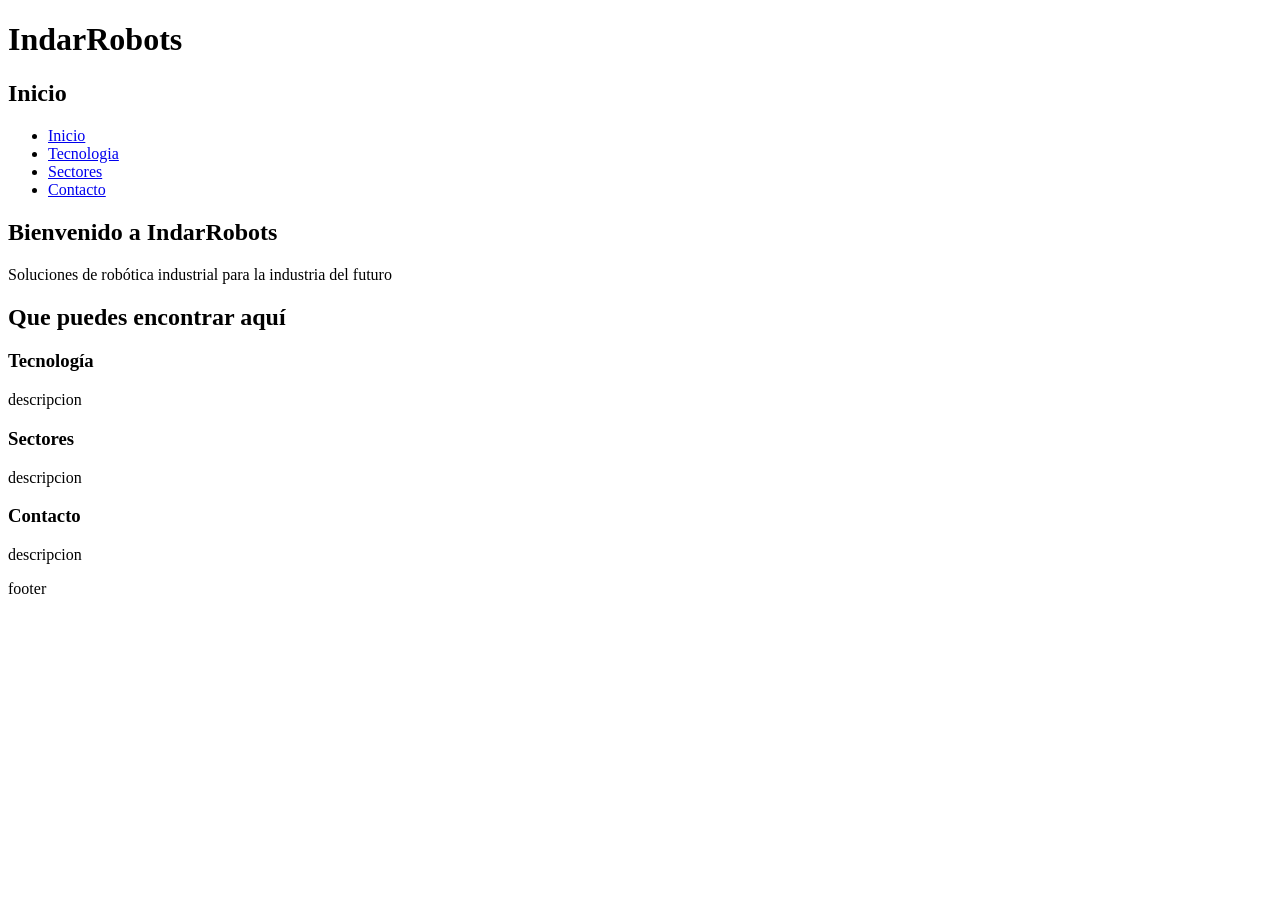
==== index.html @ 8f748def "Programacion Index y Tecnologia" ====
<!DOCTYPE html>
    <head>
        <title> Indice | IndarRobots </title>
        <link rel="stylesheet" href="css/estilos.css">
    </head>
    <body>
        <header>
         <h1>IndarRobots</h1>
            <h2>Inicio</h2>
        </header>
        <nav>
            <ul>
                <li><a href="index.html">Inicio</a></li>
                <li><a href="tecnologia.html">Tecnologia</a></li>
                <li><a href="sectores.html">Sectores</a></li>
                <li><a href="contacto.html">Contacto</a></li>

            </ul>
         </nav>
        <main>
            <section id="bienvenida">
                <h2>Bienvenido a IndarRobots</h2>
                <p>Soluciones de robótica industrial para la industria del futuro</p>
            </section>
            <section id = "partes">
                <h2>Que puedes encontrar aquí</h2>
                <article> 
                <h3>Tecnología</h3>
                <p>descripcion</p>
                </article>
                <article>
                <h3>Sectores</h3>
                <p>descripcion</p>
                </article>
                <article>
                <h3>Contacto</h3>
                <p>descripcion</p>
                </article>
            </section>

        </main>
        <footer>
        <p>footer</p>
        </footer>
        <script src="js/main.js"></script>
       
    </body>

</html>
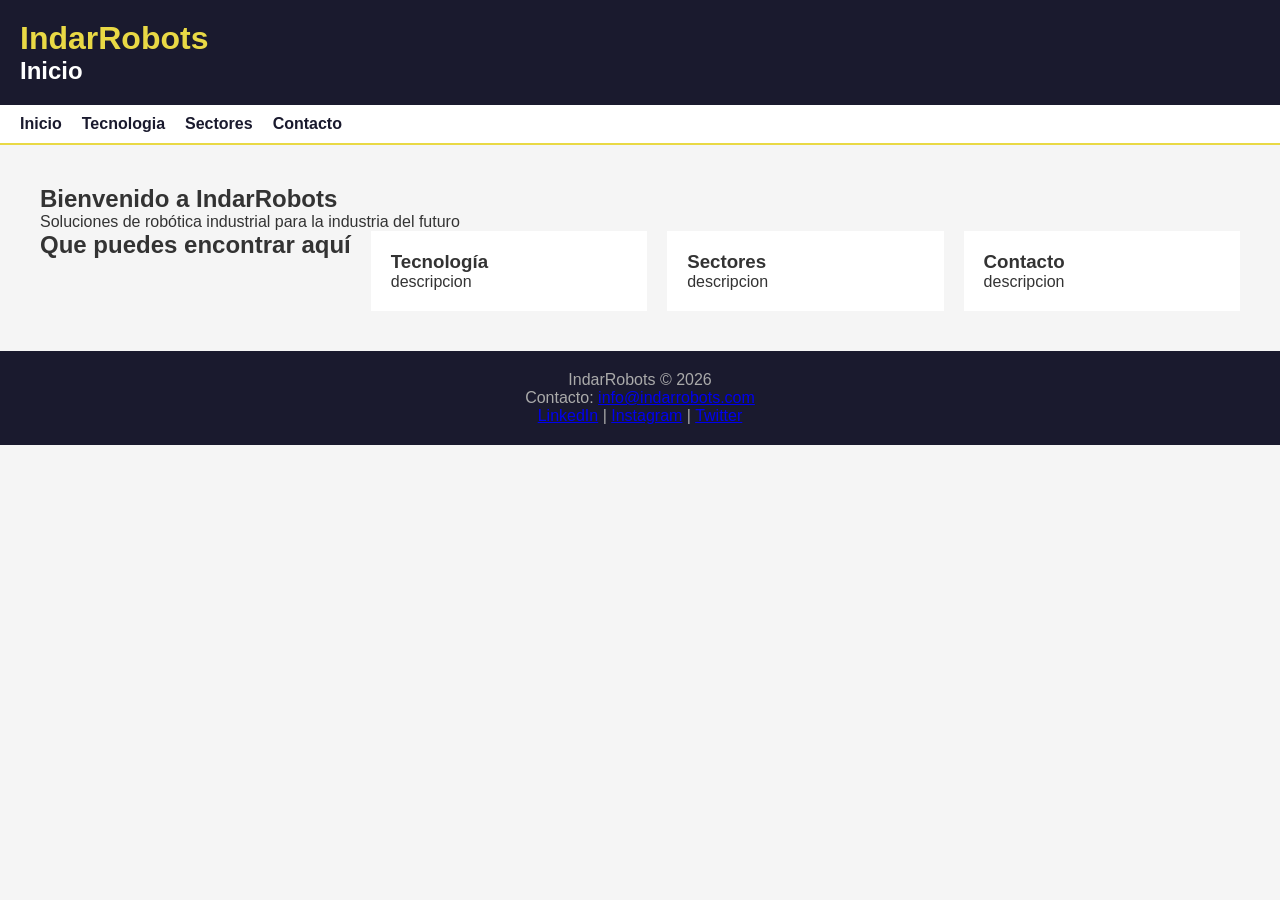
==== commit 7fbaeffc: "Footers y css básico" ====
--- a/index.html
+++ b/index.html
@@ -40,7 +40,13 @@
 
         </main>
         <footer>
-        <p>footer</p>
+            <p>IndarRobots © 2026</p>
+            <p>Contacto: <a href="mailto:info@indarrobots.com">info@indarrobots.com</a></p>
+            <p>
+            <a href="https://www.linkedin.com/company/indarrobots" target="_blank">LinkedIn</a> |
+            <a href="https://www.instagram.com/indarrobots" target="_blank">Instagram</a> |
+            <a href="https://twitter.com/indarrobots" target="_blank">Twitter</a>
+            </p>
         </footer>
         <script src="js/main.js"></script>
        
--- a/css/estilos.css
+++ b/css/estilos.css
@@ -0,0 +1,81 @@
+/* Estilos generales */
+* {
+    margin: 0;
+    padding: 0;
+}
+
+body {
+    font-family: Arial, sans-serif;
+    background-color: #f5f5f5;
+    color: #333333;
+}
+
+/* Header y navegación */
+header {
+    background-color: #1a1a2e;
+    color: #ffffff;
+    padding: 20px;
+}
+
+header h1 {
+    color: #e9d945;
+}
+
+nav {
+    background-color: #ffffff;
+    padding: 10px 20px;
+    border-bottom: 2px solid #e9d945;
+}
+
+nav ul {
+    list-style: none;
+    display: flex;
+    gap: 20px;
+}
+
+nav a {
+    color: #1a1a2e;
+    text-decoration: none;
+    font-weight: bold;
+}
+
+/* Main y footer */
+main {
+    padding: 40px;
+}
+
+footer {
+    background-color: #1a1a2e;
+    color: #aaaaaa;
+    text-align: center;
+    padding: 20px;
+}
+
+/* Inicio */
+#partes {
+    display: flex;
+    gap: 20px;
+}
+
+#partes article {
+    background-color: #ffffff;
+    padding: 20px;
+    flex: 1;
+}
+
+/* Tabla */
+table {
+    width: 100%;
+    border-collapse: collapse;
+}
+
+th {
+    background-color: #1a1a2e;
+    color: #ffffff;
+    padding: 10px;
+}
+
+td {
+    padding: 10px;
+    border-bottom: 1px solid #eeeeee;
+}
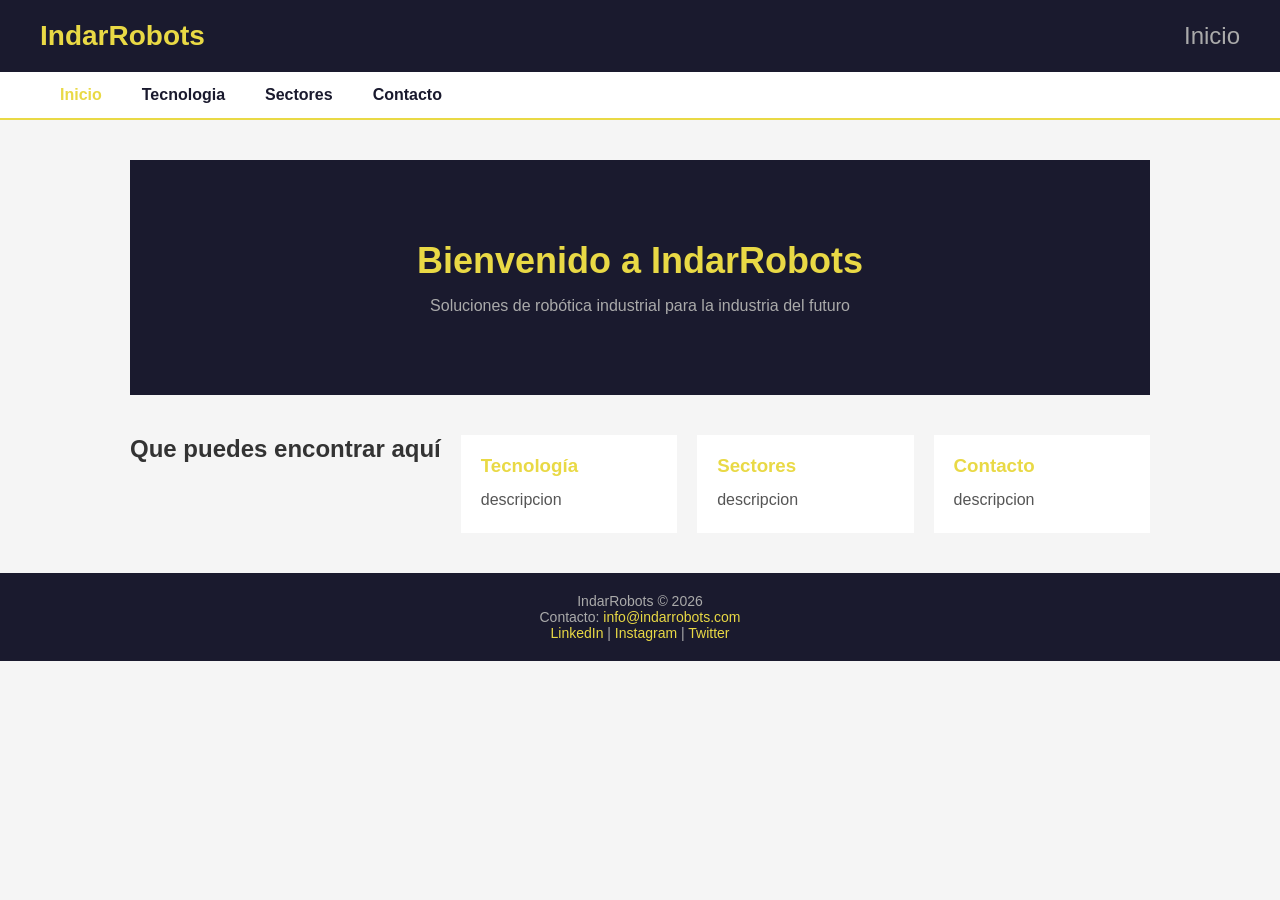
==== commit 08e65ba7: "Segunda versión CSS" ====
--- a/index.html
+++ b/index.html
@@ -10,7 +10,7 @@
         </header>
         <nav>
             <ul>
-                <li><a href="index.html">Inicio</a></li>
+                <li><a href="index.html"  class="activo">Inicio</a></li>
                 <li><a href="tecnologia.html">Tecnologia</a></li>
                 <li><a href="sectores.html">Sectores</a></li>
                 <li><a href="contacto.html">Contacto</a></li>
--- a/css/estilos.css
+++ b/css/estilos.css
@@ -2,46 +2,70 @@
 * {
     margin: 0;
     padding: 0;
+    box-sizing: border-box;
 }
 
 body {
     font-family: Arial, sans-serif;
+    font-size: 16px;
+    color: #333333;
     background-color: #f5f5f5;
-    color: #333333;
+}
+
+img {
+    max-width: 100%;
+    width: 400px;
 }
 
 /* Header y navegación */
 header {
     background-color: #1a1a2e;
     color: #ffffff;
-    padding: 20px;
+    padding: 20px 40px;
+    display: flex;
+    justify-content: space-between;
+    align-items: center;
 }
 
 header h1 {
     color: #e9d945;
+    font-size: 28px;
+}
+
+header h2 {
+    color: #aaaaaa;
+    font-weight: normal;
 }
 
 nav {
     background-color: #ffffff;
-    padding: 10px 20px;
+    padding: 0 40px;
     border-bottom: 2px solid #e9d945;
 }
 
 nav ul {
     list-style: none;
     display: flex;
-    gap: 20px;
+    gap: 0;
 }
 
 nav a {
     color: #1a1a2e;
     text-decoration: none;
     font-weight: bold;
+    padding: 14px 20px;
+    display: block;
+}
+
+nav a:hover {
+    color: #e9d945;
 }
 
 /* Main y footer */
 main {
     padding: 40px;
+    max-width: 1100px;
+    margin: 0 auto;
 }
 
 footer {
@@ -49,21 +73,92 @@
     color: #aaaaaa;
     text-align: center;
     padding: 20px;
+    font-size: 14px;
+}
+
+footer a {
+    color: #e9d945;
+    text-decoration: none;
 }
 
 /* Inicio */
+#bienvenida {
+    background-color: #1a1a2e;
+    color: #ffffff;
+    text-align: center;
+    padding: 80px 40px;
+    margin-bottom: 40px;
+}
+
+#bienvenida h2 {
+    font-size: 36px;
+    color: #e9d945;
+    margin-bottom: 15px;
+}
+
+#bienvenida p {
+    color: #aaaaaa;
+}
+
 #partes {
     display: flex;
     gap: 20px;
+    flex-wrap: wrap;
 }
 
 #partes article {
     background-color: #ffffff;
     padding: 20px;
     flex: 1;
-}
-
-/* Tabla */
+    min-width: 200px;
+}
+
+#partes article h3 {
+    color: #e9d945;
+    margin-bottom: 10px;
+}
+
+#partes article p {
+    color: #555555;
+    line-height: 1.6;
+}
+
+/* Tecnología */
+#introduccion {
+    margin-bottom: 30px;
+}
+
+#lista-robots {
+    background-color: #ffffff;
+    padding: 20px;
+    margin-bottom: 30px;
+}
+
+#lista-robots ul {
+    list-style: none;
+    display: flex;
+    gap: 15px;
+    flex-wrap: wrap;
+    margin-top: 15px;
+}
+
+#lista-robots li {
+    background-color: #e9d945;
+    color: #000000;
+    padding: 8px 16px;
+    font-size: 14px;
+}
+
+#lista-robots a {
+    color: #000000;
+    text-decoration: none;
+}
+
+#tabla-1 {
+    background-color: #ffffff;
+    padding: 20px;
+}
+
 table {
     width: 100%;
     border-collapse: collapse;
@@ -73,9 +168,100 @@
     background-color: #1a1a2e;
     color: #ffffff;
     padding: 10px;
+    text-align: left;
 }
 
 td {
     padding: 10px;
     border-bottom: 1px solid #eeeeee;
+    color: #555555;
+}
+
+/* Sectores */
+#sectores-aplicacion {
+    display: flex;
+    flex-direction: column;
+    gap: 30px;
+}
+
+#sectores-aplicacion article {
+    display: flex;
+    gap: 20px;
+    background-color: #ffffff;
+    padding: 20px;
+}
+
+#sectores-aplicacion article img {
+    width: 280px;
+}
+
+#sectores-aplicacion article h3 {
+    color: #1a1a2e;
+    margin-bottom: 10px;
+}
+
+aside {
+    margin-top: 30px;
+    background-color: #1a1a2e;
+    color: #ffffff;
+    padding: 20px;
+}
+
+aside h3 {
+    color: #e9d945;
+    margin-bottom: 10px;
+}
+
+/* Contacto */
+form {
+    display: flex;
+    flex-direction: column;
+    gap: 20px;
+    max-width: 600px;
+    margin: 0 auto;
+}
+
+fieldset {
+    border: 1px solid #dddddd;
+    padding: 20px;
+    background-color: #ffffff;
+    display: flex;
+    flex-direction: column;
+    gap: 12px;
+}
+
+legend {
+    font-weight: bold;
+    color: #1a1a2e;
+}
+
+label {
+    font-size: 14px;
+    color: #555555;
+}
+
+input[type="text"],
+input[type="email"],
+input[type="number"],
+input[type="date"],
+select,
+textarea {
+    width: 100%;
+    padding: 10px;
+    border: 1px solid #cccccc;
+    font-size: 14px;
+    margin-top: 4px;
+}
+
+button[type="submit"] {
+    background-color: #e9d945;
+    color: #000000;
+    border: none;
+    padding: 12px 24px;
+    font-size: 16px;
+    cursor: pointer;
+}
+
+nav a.activo {
+    color: #e9d945;
 }
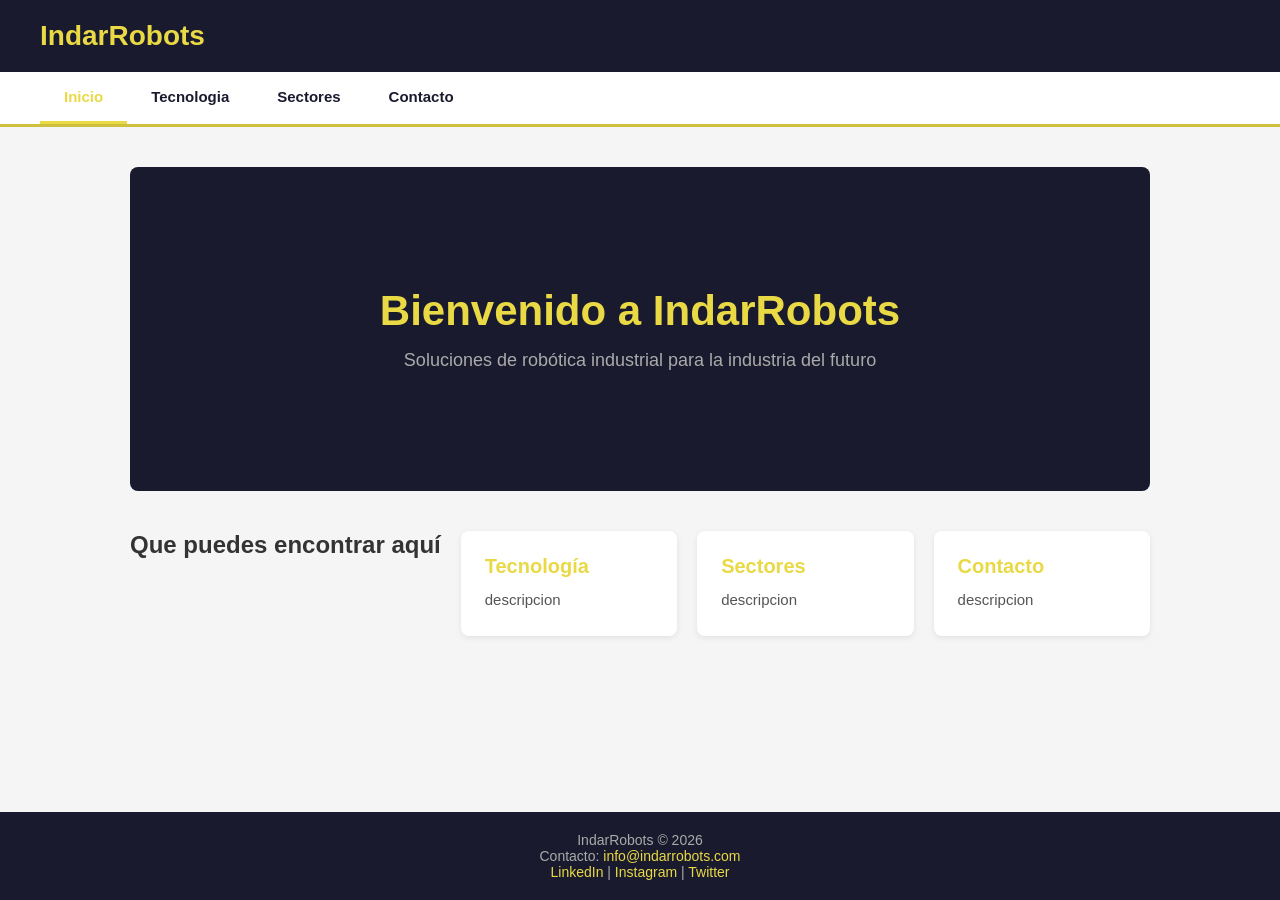
==== commit f691d2d1: "Css tercera versión y JS hecho" ====
--- a/index.html
+++ b/index.html
@@ -6,7 +6,7 @@
     <body>
         <header>
          <h1>IndarRobots</h1>
-            <h2>Inicio</h2>
+        
         </header>
         <nav>
             <ul>
--- a/css/estilos.css
+++ b/css/estilos.css
@@ -10,6 +10,9 @@
     font-size: 16px;
     color: #333333;
     background-color: #f5f5f5;
+    display: flex;
+    flex-direction: column;
+    min-height: 100vh;
 }
 
 img {
@@ -28,19 +31,15 @@
 }
 
 header h1 {
-    color: #e9d945;
     font-size: 28px;
-}
-
-header h2 {
-    color: #aaaaaa;
-    font-weight: normal;
+    position: relative;
+    color: #e9d945;
 }
 
 nav {
     background-color: #ffffff;
+    border-bottom: 3px solid #cec03d;
     padding: 0 40px;
-    border-bottom: 2px solid #e9d945;
 }
 
 nav ul {
@@ -52,20 +51,24 @@
 nav a {
     color: #1a1a2e;
     text-decoration: none;
+    font-size: 15px;
     font-weight: bold;
-    padding: 14px 20px;
+    padding: 16px 24px;
     display: block;
 }
 
 nav a:hover {
     color: #e9d945;
+    border-bottom: 3px solid #e9d945;
 }
 
 /* Main y footer */
 main {
+    flex: 1;
     padding: 40px;
     max-width: 1100px;
     margin: 0 auto;
+    width: 100%;
 }
 
 footer {
@@ -76,30 +79,7 @@
     font-size: 14px;
 }
 
-footer a {
-    color: #e9d945;
-    text-decoration: none;
-}
-
 /* Inicio */
-#bienvenida {
-    background-color: #1a1a2e;
-    color: #ffffff;
-    text-align: center;
-    padding: 80px 40px;
-    margin-bottom: 40px;
-}
-
-#bienvenida h2 {
-    font-size: 36px;
-    color: #e9d945;
-    margin-bottom: 15px;
-}
-
-#bienvenida p {
-    color: #aaaaaa;
-}
-
 #partes {
     display: flex;
     gap: 20px;
@@ -108,19 +88,44 @@
 
 #partes article {
     background-color: #ffffff;
-    padding: 20px;
+    border-radius: 8px;
+    padding: 24px;
+    box-shadow: 0 2px 6px rgba(0,0,0,0.08);
     flex: 1;
     min-width: 200px;
 }
 
 #partes article h3 {
     color: #e9d945;
+    font-size: 20px;
     margin-bottom: 10px;
 }
 
 #partes article p {
     color: #555555;
+    font-size: 15px;
     line-height: 1.6;
+}
+
+/* Bienvenida */
+#bienvenida {
+    background-color: #1a1a2e;
+    color: #ffffff;
+    text-align: center;
+    padding: 120px 80px;
+    margin-bottom: 40px;
+    border-radius: 8px;
+}
+
+#bienvenida h2 {
+    font-size: 42px;
+    color: #e9d945;
+    margin-bottom: 15px;
+}
+
+#bienvenida p {
+    font-size: 18px;
+    color: #aaaaaa;
 }
 
 /* Tecnología */
@@ -128,10 +133,23 @@
     margin-bottom: 30px;
 }
 
+#introduccion h2 {
+    font-size: 28px;
+    color: #1a1a2e;
+    margin-bottom: 10px;
+}
+
 #lista-robots {
     background-color: #ffffff;
+    border-radius: 8px;
     padding: 20px;
     margin-bottom: 30px;
+    box-shadow: 0 2px 6px rgba(0, 0, 0, 0.08);
+}
+
+#lista-robots h2 {
+    color: #1a1a2e;
+    margin-bottom: 15px;
 }
 
 #lista-robots ul {
@@ -139,14 +157,64 @@
     display: flex;
     gap: 15px;
     flex-wrap: wrap;
-    margin-top: 15px;
 }
 
 #lista-robots li {
     background-color: #e9d945;
+    color: #ffffff;
+    padding: 8px 16px;
+    border-radius: 20px;
+    font-size: 14px;
+}
+
+#tabla-1 {
+    background-color: #ffffff;
+    border-radius: 8px;
+    padding: 20px;
+    box-shadow: 0 2px 6px rgba(0,0,0,0.08);
+}
+
+#tabla-1 h2 {
+    color: #1a1a2e;
+    margin-bottom: 15px;
+}
+
+table {
+    width: 100%;
+    border-collapse: collapse;
+}
+
+th {
+    background-color: #1a1a2e;
+    color: #ffffff;
+    padding: 12px;
+    text-align: left;
+}
+
+td {
+    padding: 12px;
+    border-bottom: 1px solid #eeeeee;
+    color: #555555;
+}
+
+tr:hover {
+    background-color: #f9f9f9;
+}
+
+#btn-precision {
+    background-color: #e9d945;
     color: #000000;
-    padding: 8px 16px;
-    font-size: 14px;
+    border: none;
+    padding: 12px 24px;
+    border-radius: 6px;
+    font-size: 15px;
+    cursor: pointer;
+    margin: 15px 0;
+    font-weight: bold;
+}
+
+#btn-precision:hover {
+    background-color: #d4c73d;
 }
 
 #lista-robots a {
@@ -154,57 +222,51 @@
     text-decoration: none;
 }
 
-#tabla-1 {
-    background-color: #ffffff;
-    padding: 20px;
-}
-
-table {
-    width: 100%;
-    border-collapse: collapse;
-}
-
-th {
-    background-color: #1a1a2e;
-    color: #ffffff;
-    padding: 10px;
-    text-align: left;
-}
-
-td {
-    padding: 10px;
-    border-bottom: 1px solid #eeeeee;
-    color: #555555;
+#lista-robots a:hover {
+    text-decoration: underline;
 }
 
 /* Sectores */
 #sectores-aplicacion {
     display: flex;
     flex-direction: column;
-    gap: 30px;
+    gap: 40px;
 }
 
 #sectores-aplicacion article {
     display: flex;
     gap: 20px;
-    background-color: #ffffff;
-    padding: 20px;
+    align-items: flex-start;
+    background-color: #ffffff;
+    border-radius: 8px;
+    padding: 20px;
+    box-shadow: 0 2px 6px rgba(0,0,0,0.08);
 }
 
 #sectores-aplicacion article img {
-    width: 280px;
+    width: 300px;
+    border-radius: 6px;
+    object-fit: cover;
 }
 
 #sectores-aplicacion article h3 {
     color: #1a1a2e;
+    font-size: 20px;
     margin-bottom: 10px;
 }
 
+#sectores-aplicacion article p {
+    font-size: 15px;
+    line-height: 1.6;
+    color: #555555;
+}
+
 aside {
-    margin-top: 30px;
-    background-color: #1a1a2e;
-    color: #ffffff;
-    padding: 20px;
+    margin-top: 40px;
+    background-color: #1a1a2e;
+    color: #ffffff;
+    padding: 20px;
+    border-radius: 8px;
 }
 
 aside h3 {
@@ -223,6 +285,7 @@
 
 fieldset {
     border: 1px solid #dddddd;
+    border-radius: 8px;
     padding: 20px;
     background-color: #ffffff;
     display: flex;
@@ -233,6 +296,7 @@
 legend {
     font-weight: bold;
     color: #1a1a2e;
+    padding: 0 8px;
 }
 
 label {
@@ -244,13 +308,22 @@
 input[type="email"],
 input[type="number"],
 input[type="date"],
+input[type="password"],
 select,
 textarea {
     width: 100%;
     padding: 10px;
     border: 1px solid #cccccc;
+    border-radius: 6px;
     font-size: 14px;
     margin-top: 4px;
+}
+
+input:focus,
+select:focus,
+textarea:focus {
+    outline: none;
+    border-color: #e9d945;
 }
 
 button[type="submit"] {
@@ -258,10 +331,27 @@
     color: #000000;
     border: none;
     padding: 12px 24px;
+    border-radius: 6px;
     font-size: 16px;
     cursor: pointer;
+    width: fit-content;
+}
+
+button[type="submit"]:hover {
+    background-color: #e9d945;
+}
+
+/* Footer enlaces */
+footer a {
+    color: #e9d945;
+    text-decoration: none;
+}
+
+footer a:hover {
+    text-decoration: underline;
 }
 
 nav a.activo {
     color: #e9d945;
+    border-bottom: 3px solid #e9d945;
 }
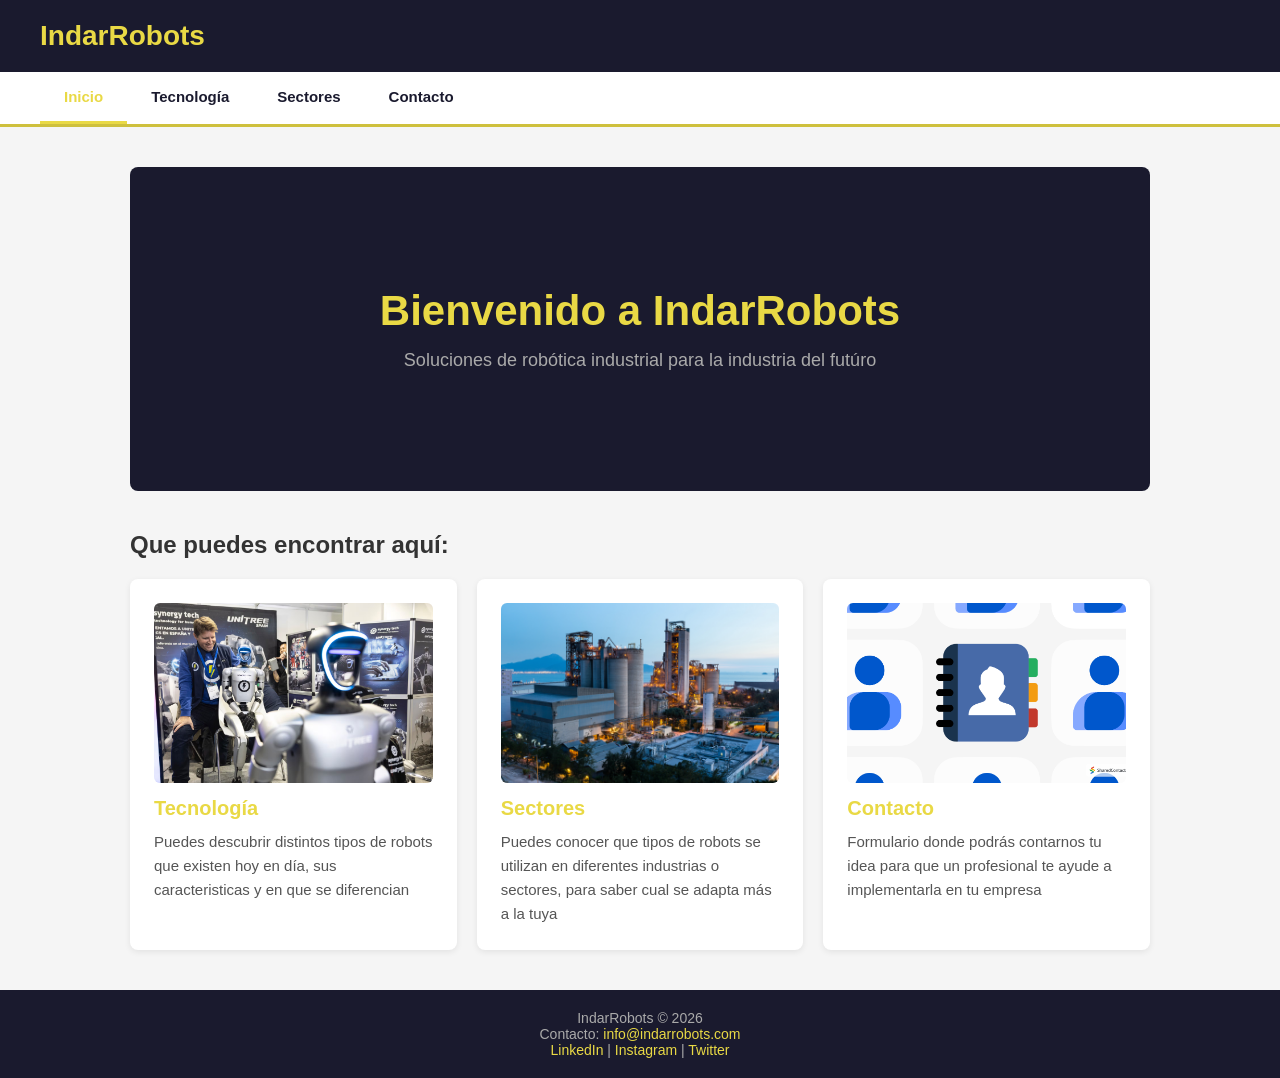
==== commit 60cb87be: "Añadir textos, responsive y añadir más robots a la lista" ====
--- a/index.html
+++ b/index.html
@@ -11,7 +11,7 @@
         <nav>
             <ul>
                 <li><a href="index.html"  class="activo">Inicio</a></li>
-                <li><a href="tecnologia.html">Tecnologia</a></li>
+                <li><a href="tecnologia.html">Tecnología</a></li>
                 <li><a href="sectores.html">Sectores</a></li>
                 <li><a href="contacto.html">Contacto</a></li>
 
@@ -20,22 +20,28 @@
         <main>
             <section id="bienvenida">
                 <h2>Bienvenido a IndarRobots</h2>
-                <p>Soluciones de robótica industrial para la industria del futuro</p>
+                <p>Soluciones de robótica industrial para la industria del futúro</p>
             </section>
             <section id = "partes">
-                <h2>Que puedes encontrar aquí</h2>
-                <article> 
-                <h3>Tecnología</h3>
-                <p>descripcion</p>
-                </article>
-                <article>
-                <h3>Sectores</h3>
-                <p>descripcion</p>
-                </article>
-                <article>
-                <h3>Contacto</h3>
-                <p>descripcion</p>
-                </article>
+                <h2>Que puedes encontrar aquí:</h2>
+                <div id="tarjetas">
+                    <article>
+                        <img src="imagenes/tecnologia.avif" alt="Imagen tecnología">
+                        <h3>Tecnología</h3>
+                        <p>Puedes descubrir distintos tipos de robots que existen hoy en día, sus caracteristicas y en que se diferencian</p>
+                    </article>
+                    <article>
+                        <img src="imagenes/sectores.jpg" alt="Imagen sectores industriales">
+                        <h3>Sectores</h3>
+                        <p>Puedes conocer que tipos de robots se utilizan en diferentes industrias o sectores, para saber cual se adapta más a la tuya</p>
+                    </article>
+                    <article>
+                        <img src="imagenes/contactos.png" alt="Imagen contacto">
+                        <h3>Contacto</h3>
+                        <p>Formulario donde podrás contarnos tu idea para que un profesional te ayude a implementarla en tu empresa</p>
+                    </article>
+                 </div>
+                 
             </section>
 
         </main>
--- a/css/estilos.css
+++ b/css/estilos.css
@@ -126,6 +126,26 @@
 #bienvenida p {
     font-size: 18px;
     color: #aaaaaa;
+}
+
+#partes {
+    display: flex;
+    flex-direction: column;
+    gap: 20px;
+}
+
+#tarjetas {
+    display: flex;
+    gap: 20px;
+    flex-wrap: wrap;
+}
+
+#tarjetas article img {
+    width: 100%;
+    height: 180px;
+    object-fit: cover;
+    border-radius: 6px;
+    margin-bottom: 10px;
 }
 
 /* Tecnología */
@@ -354,4 +374,43 @@
 nav a.activo {
     color: #e9d945;
     border-bottom: 3px solid #e9d945;
+}
+
+/* Responsive */
+@media (max-width: 768px) {
+
+    header {
+        flex-direction: column;
+        text-align: center;
+        gap: 10px;
+    }
+
+    header h2 {
+        position: static;
+    }
+
+    nav ul {
+        flex-direction: column;
+        align-items: center;
+    }
+
+    main {
+        padding: 20px;
+    }
+
+    #partes {
+        flex-direction: column;
+    }
+
+    #sectores-aplicacion article {
+        flex-direction: column;
+    }
+
+    #sectores-aplicacion article img {
+        width: 100%;
+    }
+
+    form {
+        max-width: 100%;
+    }
 }
